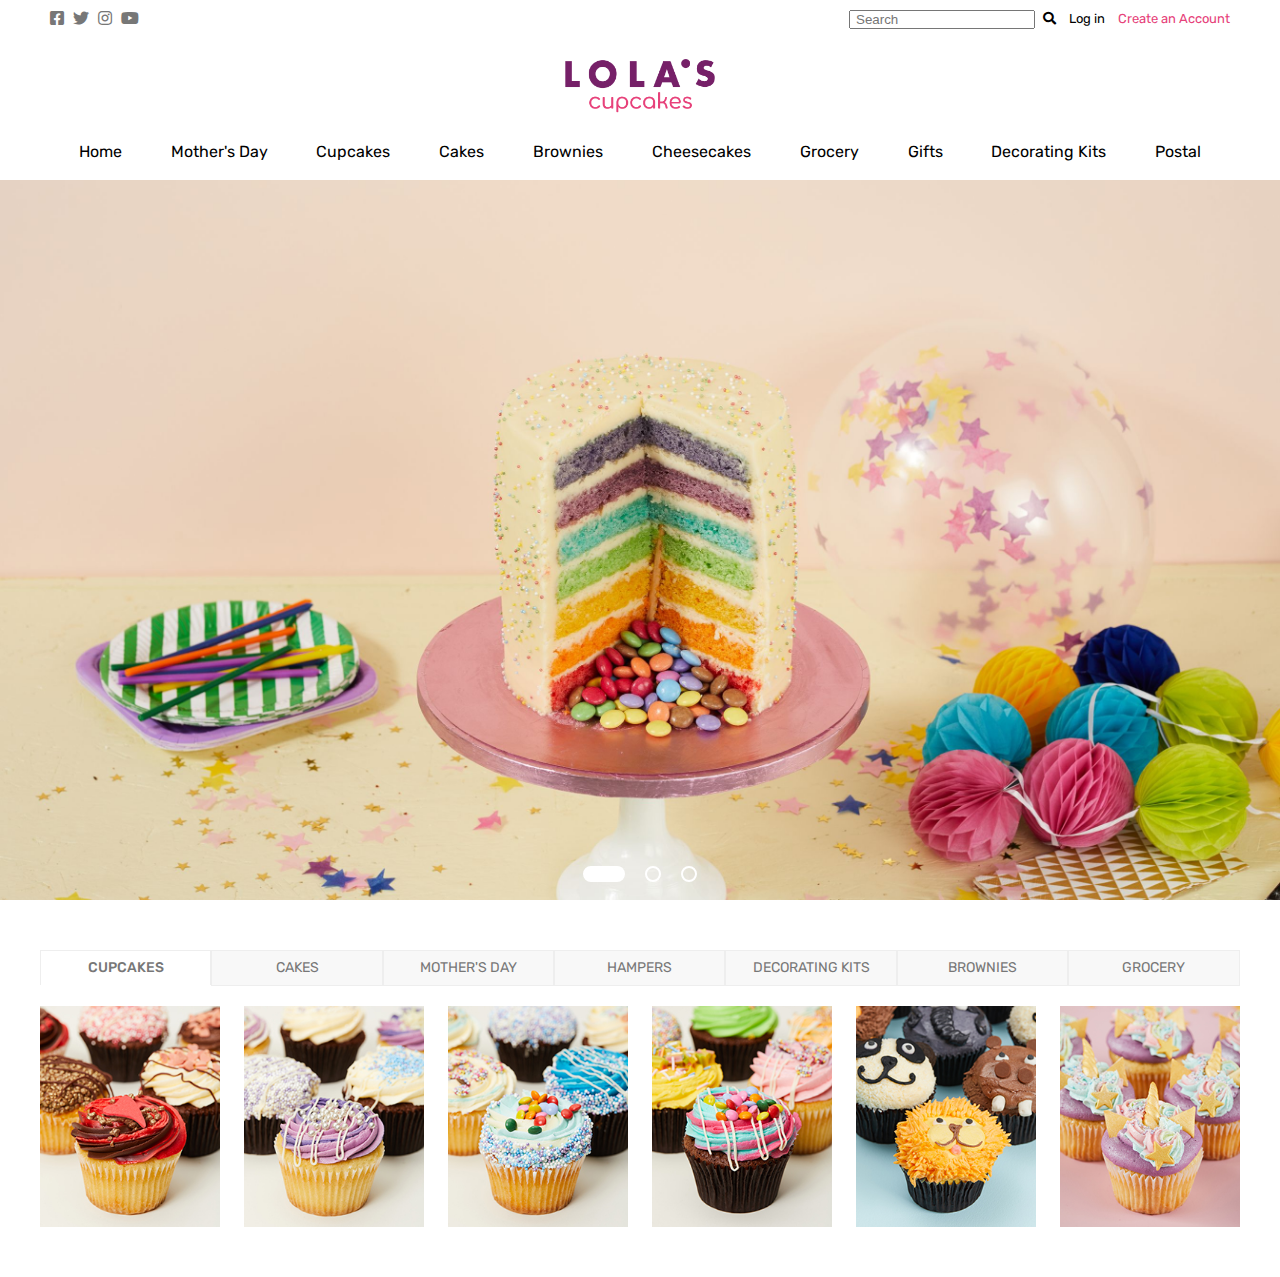
==== index.html @ a9a142c9 "Add files via upload" ====
<!DOCTYPE html>
<html lang="en">
<head>
    <meta charset="UTF-8">
    <meta http-equiv="X-UA-Compatible" content="IE=edge">
    <meta name="viewport" content="width=device-width, initial-scale=1.0">
    <title>Lola's Cupcakes</title>
    <link rel="stylesheet" href="https://use.fontawesome.com/releases/v5.7.0/css/all.css">
    <link rel="stylesheet" href="./css/slick.css">
    <link rel="stylesheet" href="./css/reset.css">
    <link rel="stylesheet" href="./css/index.css">
    <script src="js/jquery-3.5.1.min.js"></script> 
    <script src="js/slick.min.js"></script>
</head>
<body>
    <div id="wrap">
        <header id="header" >
            <div class="top cf">
               <div class="row">
                    <div class="top_left">
                        <a href=""><i class="fab fa-facebook-square"></i></a>
                        <a href=""><i class="fab fa-twitter"></i></a>
                        <a href=""><i class="fab fa-instagram"></i></a>
                        <a href=""><i class="fab fa-youtube"></i></a>
                    </div>
                    <div class="top_right">
                        <div>
                            <input type="text" id="search" placeholder="Search">
                            <label for="search"><i class="fas fa-search"></i></label>
                        </div>
                        <a href="#none">Log in</a>
                        <a href="#none">Create an Account</a>
                    </div>
               </div>
            </div>
            <div class="logo">
                <a href="#"><img src="./image/Logo.png" alt=""></a>
            </div>
            <div class="nav">
                <div class="row">
                    <ul class="depth1">
                        <li><a href="#none">Home</a></li>
                        <li><a href="#none">Mother's Day</a></li>
                        <li><a href="#none">Cupcakes</a></li>
                        <li><a href="#none">Cakes</a></li>
                        <li><a href="#none">Brownies</a></li>
                        <li><a href="#none">Cheesecakes</a></li>
                        <li><a href="#none">Grocery</a></li>
                        <li><a href="#none">Gifts</a></li>
                        <li><a href="#none">Decorating Kits</a></li>
                        <li><a href="#none">Postal</a></li>              
                    </ul>
                </div>
            </div>
        </header>
        <section id="section">
            <article class="article1">
                <div class="slide_group1">
                    <div class="slide1">
                    </div>
                    <div class="slide2">
                    </div>
                    <div class="slide3">
                    </div>
                </div>
            </article>
            <article class="article2 row">
                <!-- <h2>Best Seller</h2> -->
                <ul class="cf">
                    <li class="active"><a href="#none">CUPCAKES</a></li>
                    <li><a href="#none">CAKES</a></li>
                    <li><a href="#none">MOTHER'S DAY</a></li>
                    <li><a href="#none">HAMPERS</a></li>
                    <li><a href="#none">DECORATING KITS</a></li>
                    <li><a href="#none">BROWNIES</a></li>
                    <li><a href="#none">GROCERY</a></li>
                </ul>
                <div class="contents">
                    <ul class="active">
                        <li><a href="#none"><img src="./image/cupcake1.jpg" alt=""></a></li>
                        <li><a href="#none"><img src="./image/cupcake2.jpg" alt=""></a></li>
                        <li><a href="#none"><img src="./image/cupcake3.jpg" alt=""></a></li>
                        <li><a href="#none"><img src="./image/cupcake4.jpg" alt=""></a></li>
                        <li><a href="#none"><img src="./image/cupcake5.jpg" alt=""></a></li>
                        <li><a href="#none"><img src="./image/cupcake6.jpg" alt=""></a></li>
                    </ul>
                    <ul>
                        <li><a href="#none"><img src="./image/cake1.jpg" alt=""></a></li>
                        <li><a href="#none"><img src="./image/cake2.jpg" alt=""></a></li>
                        <li><a href="#none"><img src="./image/cake3.jpg" alt=""></a></li>
                        <li><a href="#none"><img src="./image/cake4.jpg" alt=""></a></li>
                        <li><a href="#none"><img src="./image/cake5.jpg" alt=""></a></li>
                        <li><a href="#none"><img src="./image/cake6.jpg" alt=""></a></li>
                    </ul>
                    <ul>
                        <li><a href="#none"><img src="./image/mother1.jpg" alt=""></a></li>
                        <li><a href="#none"><img src="./image/mother2.jpg" alt=""></a></li>
                        <li><a href="#none"><img src="./image/mother3.jpg" alt=""></a></li>
                        <li><a href="#none"><img src="./image/mother4.jpg" alt=""></a></li>
                        <li><a href="#none"><img src="./image/mother5.jpg" alt=""></a></li>
                        <li><a href="#none"><img src="./image/mother6.jpg" alt=""></a></li>
                    </ul>
                    <ul>
                        <li><a href="#none"><img src="./image/hamper1.jpg" alt=""></a></li>
                        <li><a href="#none"><img src="./image/hamper2.jpg" alt=""></a></li>
                        <li><a href="#none"><img src="./image/hamper3.jpg" alt=""></a></li>
                        <li><a href="#none"><img src="./image/hamper4.jpg" alt=""></a></li>
                        
                    </ul>
                    <ul>
                        <li><a href="#none"><img src="./image/cupcake1.jpg" alt=""></a></li>
                        <li><a href="#none"><img src="./image/cupcake2.jpg" alt=""></a></li>
                        <li><a href="#none"><img src="./image/cupcake3.jpg" alt=""></a></li>
                        <li><a href="#none"><img src="./image/cupcake4.jpg" alt=""></a></li>
                        <li><a href="#none"><img src="./image/cupcake5.jpg" alt=""></a></li>
                        <li><a href="#none"><img src="./image/cupcake6.jpg" alt=""></a></li>
                    </ul>
                    <ul>
                        <li><a href="#none"><img src="./image/cake1.jpg" alt=""></a></li>
                        <li><a href="#none"><img src="./image/cake2.jpg" alt=""></a></li>
                        <li><a href="#none"><img src="./image/cake3.jpg" alt=""></a></li>
                        <li><a href="#none"><img src="./image/cake4.jpg" alt=""></a></li>
                        <li><a href="#none"><img src="./image/cake5.jpg" alt=""></a></li>
                        <li><a href="#none"><img src="./image/cake6.jpg" alt=""></a></li>
                    </ul>
                    <ul>
                        <li><a href="#none"><img src="./image/mother1.jpg" alt=""></a></li>
                        <li><a href="#none"><img src="./image/mother2.jpg" alt=""></a></li>
                        <li><a href="#none"><img src="./image/mother3.jpg" alt=""></a></li>
                        <li><a href="#none"><img src="./image/mother4.jpg" alt=""></a></li>
                        <li><a href="#none"><img src="./image/mother5.jpg" alt=""></a></li>
                        <li><a href="#none"><img src="./image/mother6.jpg" alt=""></a></li>
                    </ul>
                </div>
            </article>
            <article class="article3 row">

            </article>
        </section>
        <footer id="footer">

        </footer>
    </div>

    <script src="./js/index.js"></script>
</body>
</html>
---- css/index.css ----
@charset "utf-8";
@import url('https://fonts.googleapis.com/css2?family=Rubik:wght@300;400;500&display=swap');
/* font-family: 'Rubik', sans-serif; */

body{font-family: 'Rubik', sans-serif;}
.row {max-width:1200px; margin:0 auto; padding:0 10px;}

/* 헤더 최상단 */
#header .top { width: 100%; padding: 10px 0; }
#header .top_left { float: left;}
#header .top_left a{margin-right: 5px; color:#777;}
#header .top_left > div, #header .topright > div{ display:inline-block;}

#header .top_right{ float:right; font-size: 13px; }
#header .top_right input{ padding-left: 5px;}
#header .top_right i{ padding-left: 5px;}
#header .top_right a, #header .top_right > div { display:inline-block; margin-left: 10px; }
#header .top_right a:nth-of-type(2){color: #e6427a;}

/* 헤더 로고 */
#header .logo{text-align: center; padding: 20px 0;}
#header .logo img{width:150px;}

/* 네비게이션 */
#header .nav .depth1{width: 100%; text-align: center;}
#header .nav .depth1 li{ margin: 10px 1.9% 20px; display: inline-block;} 

/* article1 슬라이드 */
.article1 .slide_group1{position:relative;}
.article1 .slide1{
    height: 80vh;
    background: url(../image/EKyALOYXYAEIipw.jpg) no-repeat center;
    background-position: 0 57%;
    background-size: cover;
}
.article1 .slide2{
    height: 80vh;
    background: url(../image/EPrsE6ZX4AEMuGe.jpg) no-repeat center;
    background-size: cover;
    background-position: 0 0;
}
.article1 .slide3{
    height: 80vh;
    background: url(../image/Dm4wjkRW4AEQ34h.jpg) no-repeat ;
    background-size: cover;
    background-position: 0 30%;
}
.article1 .slick-dots{
    position:absolute;
    bottom: 2%; left: 50%;
    transform: translateX(-50%);
}
.article1 .slick-dots li{
    display: inline-block;
    text-indent: -9999px;
    width: 16px; height:16px;
    border: 2px solid #fff;
    border-radius: 8px;
    margin: 0 10px;
    transition:width 0.5s;
}
.article1 .slick-dots li.slick-active{
    background: #fff;
    width: 42px; height:16px;
    border-radius: 8px;
}

/* article2 */
.article2{padding: 50px 0;}
/* .article2 h2{
    text-align: center; color:#e6427a; font-size: 24px; font-weight: 500;
    margin-bottom: 20px;
} */
.article2 > ul:nth-of-type(1) li{
    text-align: center;
    width: 14.28%;
    padding: 10px 0;
    background: #f8f8f8;
    border: 1px solid #eee;
    float:left;
    color:#777;
    font-size: 14px;
}

.article2 .contents ul{ display: none; width:100%; }
.article2 .contents ul li{position:relative;}
.article2 .contents ul li a::after{
    content:'';
    position:absolute;
    top:0; left:0; right:0; bottom:0;
    background: rgba(255,255,255,0);
    transition: all 0.3s;
}
.article2 .contents ul li:hover a::after{ background: rgba(255,255,255,0.5);}
.article2 .contents ul.active{ display: block;}
.article2 .cf li.active{
    background: #fff; color:#777; font-weight: 500; border-bottom: none;
}

.article2 .contents ul{ margin-top: 20px; overflow: hidden;}
.article2 .contents ul li{ width: 15%; margin-right: 2%; float:left;}
.article2 .contents ul li:nth-child(6){margin-right:0%;}
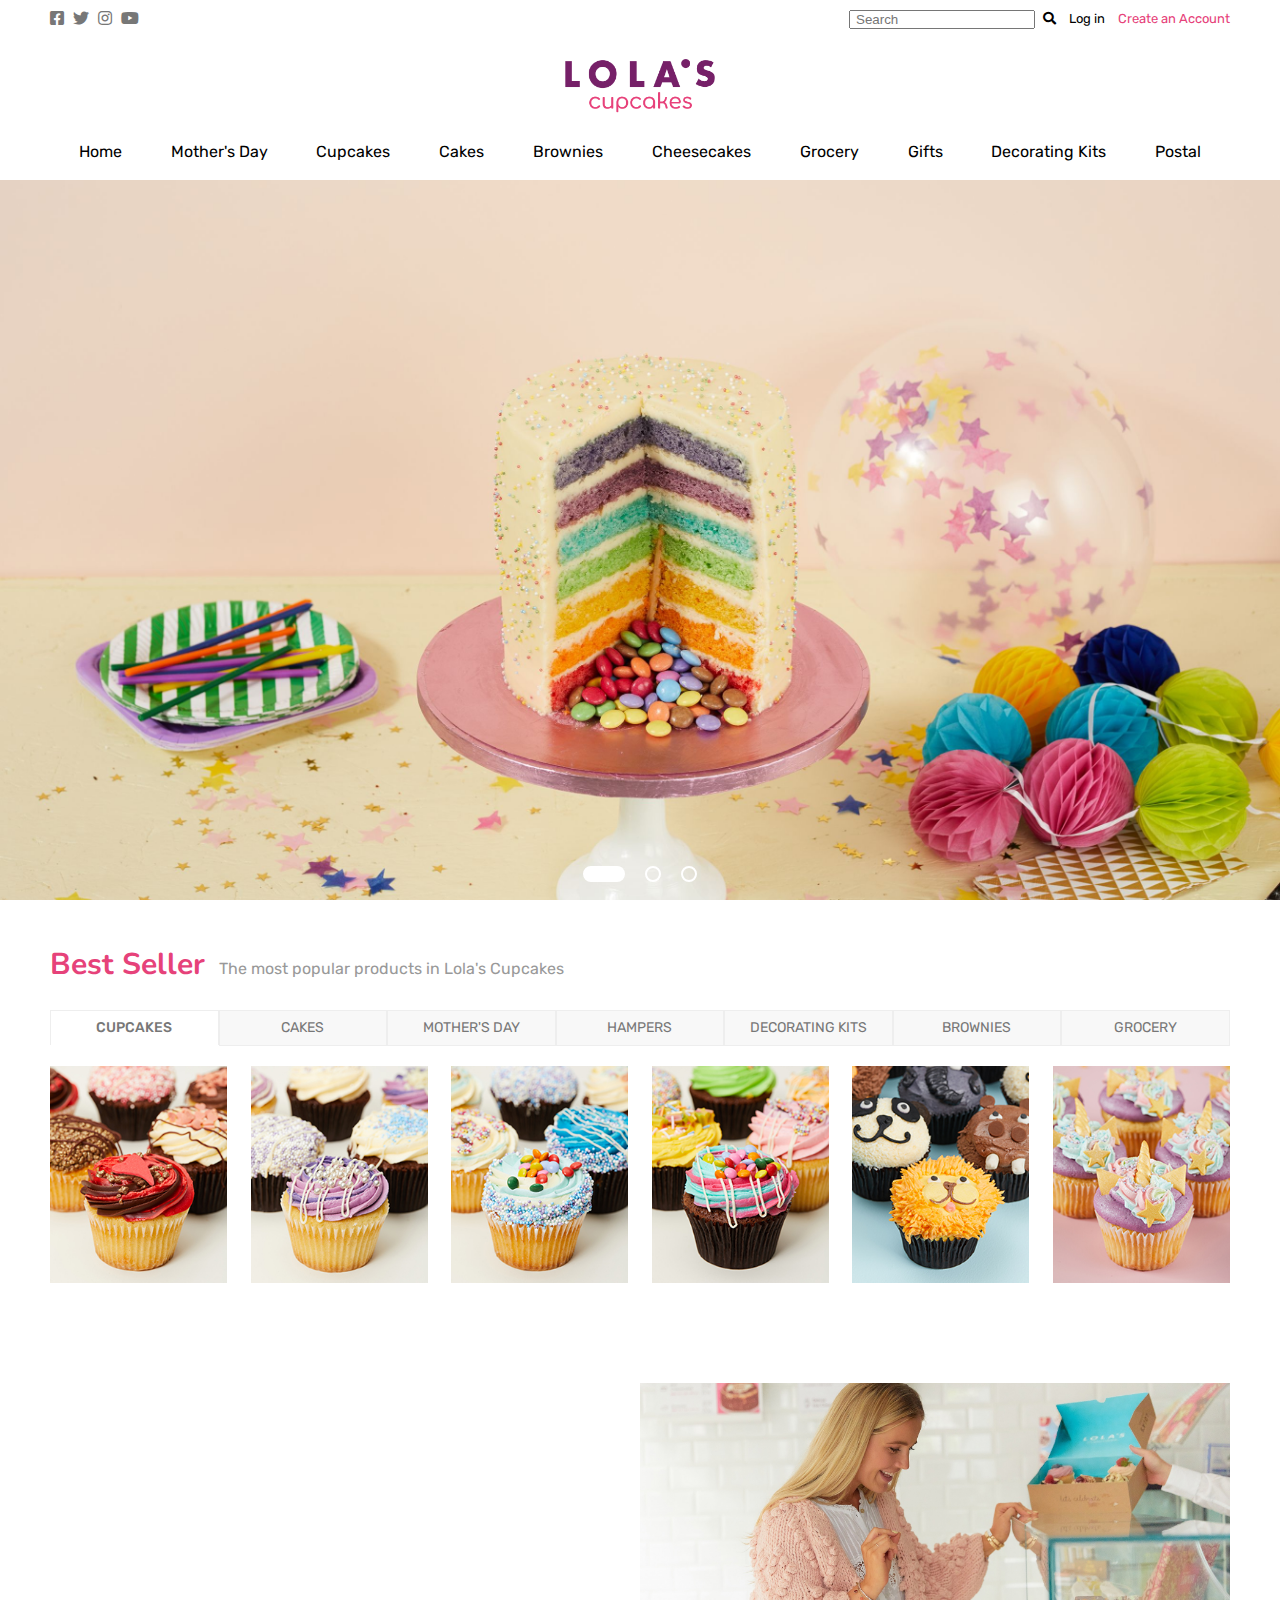
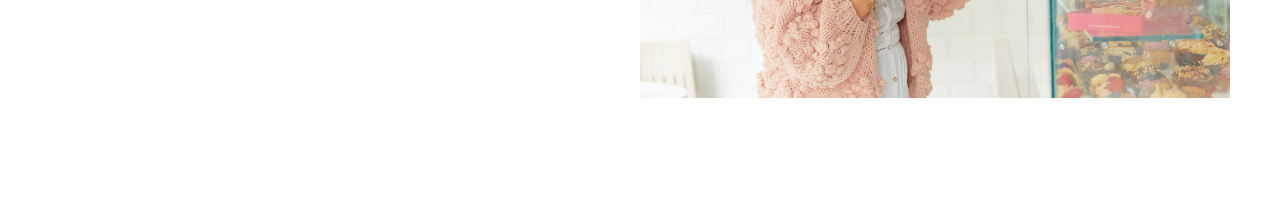
==== commit 8b964365: "Add files via upload" ====
--- a/index.html
+++ b/index.html
@@ -64,77 +64,91 @@
                     </div>
                 </div>
             </article>
-            <article class="article2 row">
-                <!-- <h2>Best Seller</h2> -->
-                <ul class="cf">
-                    <li class="active"><a href="#none">CUPCAKES</a></li>
-                    <li><a href="#none">CAKES</a></li>
-                    <li><a href="#none">MOTHER'S DAY</a></li>
-                    <li><a href="#none">HAMPERS</a></li>
-                    <li><a href="#none">DECORATING KITS</a></li>
-                    <li><a href="#none">BROWNIES</a></li>
-                    <li><a href="#none">GROCERY</a></li>
+            <article class="article2">
+               <div class="title row">
+                   <h2>Best Seller</h2>
+                   <p>The most popular products in Lola's Cupcakes</p>
+               </div>
+               <div class="row">
+                    <ul class="cf">
+                        <li class="active"><a href="#none">CUPCAKES</a></li>
+                        <li><a href="#none">CAKES</a></li>
+                        <li><a href="#none">MOTHER'S DAY</a></li>
+                        <li><a href="#none">HAMPERS</a></li>
+                        <li><a href="#none">DECORATING KITS</a></li>
+                        <li><a href="#none">BROWNIES</a></li>
+                        <li><a href="#none">GROCERY</a></li>
+                    </ul>
+                    <div class="contents">
+                        <ul class="active">
+                            <li><a href="#none"><img src="./image/cupcake1.jpg" alt=""></a></li>
+                            <li><a href="#none"><img src="./image/cupcake2.jpg" alt=""></a></li>
+                            <li><a href="#none"><img src="./image/cupcake3.jpg" alt=""></a></li>
+                            <li><a href="#none"><img src="./image/cupcake4.jpg" alt=""></a></li>
+                            <li><a href="#none"><img src="./image/cupcake5.jpg" alt=""></a></li>
+                            <li><a href="#none"><img src="./image/cupcake6.jpg" alt=""></a></li>
+                        </ul>
+                        <ul>
+                            <li><a href="#none"><img src="./image/cake1.jpg" alt=""></a></li>
+                            <li><a href="#none"><img src="./image/cake2.jpg" alt=""></a></li>
+                            <li><a href="#none"><img src="./image/cake3.jpg" alt=""></a></li>
+                            <li><a href="#none"><img src="./image/cake4.jpg" alt=""></a></li>
+                            <li><a href="#none"><img src="./image/cake5.jpg" alt=""></a></li>
+                            <li><a href="#none"><img src="./image/cake6.jpg" alt=""></a></li>
+                        </ul>
+                        <ul>
+                            <li><a href="#none"><img src="./image/mother1.jpg" alt=""></a></li>
+                            <li><a href="#none"><img src="./image/mother2.jpg" alt=""></a></li>
+                            <li><a href="#none"><img src="./image/mother3.jpg" alt=""></a></li>
+                            <li><a href="#none"><img src="./image/mother4.jpg" alt=""></a></li>
+                            <li><a href="#none"><img src="./image/mother5.jpg" alt=""></a></li>
+                            <li><a href="#none"><img src="./image/mother6.jpg" alt=""></a></li>
+                        </ul>
+                        <ul>
+                            <li><a href="#none"><img src="./image/hamper1.jpg" alt=""></a></li>
+                            <li><a href="#none"><img src="./image/hamper2.jpg" alt=""></a></li>
+                            <li><a href="#none"><img src="./image/hamper3.jpg" alt=""></a></li>
+                            <li><a href="#none"><img src="./image/hamper4.jpg" alt=""></a></li>
+                            
+                        </ul>
+                        <ul>
+                            <li><a href="#none"><img src="./image/cupcake1.jpg" alt=""></a></li>
+                            <li><a href="#none"><img src="./image/cupcake2.jpg" alt=""></a></li>
+                            <li><a href="#none"><img src="./image/cupcake3.jpg" alt=""></a></li>
+                            <li><a href="#none"><img src="./image/cupcake4.jpg" alt=""></a></li>
+                            <li><a href="#none"><img src="./image/cupcake5.jpg" alt=""></a></li>
+                            <li><a href="#none"><img src="./image/cupcake6.jpg" alt=""></a></li>
+                        </ul>
+                        <ul>
+                            <li><a href="#none"><img src="./image/cake1.jpg" alt=""></a></li>
+                            <li><a href="#none"><img src="./image/cake2.jpg" alt=""></a></li>
+                            <li><a href="#none"><img src="./image/cake3.jpg" alt=""></a></li>
+                            <li><a href="#none"><img src="./image/cake4.jpg" alt=""></a></li>
+                            <li><a href="#none"><img src="./image/cake5.jpg" alt=""></a></li>
+                            <li><a href="#none"><img src="./image/cake6.jpg" alt=""></a></li>
+                        </ul>
+                        <ul>
+                            <li><a href="#none"><img src="./image/mother1.jpg" alt=""></a></li>
+                            <li><a href="#none"><img src="./image/mother2.jpg" alt=""></a></li>
+                            <li><a href="#none"><img src="./image/mother3.jpg" alt=""></a></li>
+                            <li><a href="#none"><img src="./image/mother4.jpg" alt=""></a></li>
+                            <li><a href="#none"><img src="./image/mother5.jpg" alt=""></a></li>
+                            <li><a href="#none"><img src="./image/mother6.jpg" alt=""></a></li>
+                        </ul>
+                    </div>
+               </div>
+            </article>
+            <article class="article3">
+                <ul class="row cf">
+                    <li>
+                        <div class="youtube">
+                            <iframe width="560" height="315" src="https://www.youtube.com/embed/QhW4F4pgxi8?autoplay=1&playlist=QhW4F4pgxi8&loop=1&autohide=1&showinfo=0&fs=0&rel=0" frameborder="0" allow="accelerometer; autoplay; clipboard-write; encrypted-media; gyroscope; picture-in-picture" allowfullscreen></iframe>
+                        </div>
+                    </li>
+                    <li>
+                  
+                    </li>
                 </ul>
-                <div class="contents">
-                    <ul class="active">
-                        <li><a href="#none"><img src="./image/cupcake1.jpg" alt=""></a></li>
-                        <li><a href="#none"><img src="./image/cupcake2.jpg" alt=""></a></li>
-                        <li><a href="#none"><img src="./image/cupcake3.jpg" alt=""></a></li>
-                        <li><a href="#none"><img src="./image/cupcake4.jpg" alt=""></a></li>
-                        <li><a href="#none"><img src="./image/cupcake5.jpg" alt=""></a></li>
-                        <li><a href="#none"><img src="./image/cupcake6.jpg" alt=""></a></li>
-                    </ul>
-                    <ul>
-                        <li><a href="#none"><img src="./image/cake1.jpg" alt=""></a></li>
-                        <li><a href="#none"><img src="./image/cake2.jpg" alt=""></a></li>
-                        <li><a href="#none"><img src="./image/cake3.jpg" alt=""></a></li>
-                        <li><a href="#none"><img src="./image/cake4.jpg" alt=""></a></li>
-                        <li><a href="#none"><img src="./image/cake5.jpg" alt=""></a></li>
-                        <li><a href="#none"><img src="./image/cake6.jpg" alt=""></a></li>
-                    </ul>
-                    <ul>
-                        <li><a href="#none"><img src="./image/mother1.jpg" alt=""></a></li>
-                        <li><a href="#none"><img src="./image/mother2.jpg" alt=""></a></li>
-                        <li><a href="#none"><img src="./image/mother3.jpg" alt=""></a></li>
-                        <li><a href="#none"><img src="./image/mother4.jpg" alt=""></a></li>
-                        <li><a href="#none"><img src="./image/mother5.jpg" alt=""></a></li>
-                        <li><a href="#none"><img src="./image/mother6.jpg" alt=""></a></li>
-                    </ul>
-                    <ul>
-                        <li><a href="#none"><img src="./image/hamper1.jpg" alt=""></a></li>
-                        <li><a href="#none"><img src="./image/hamper2.jpg" alt=""></a></li>
-                        <li><a href="#none"><img src="./image/hamper3.jpg" alt=""></a></li>
-                        <li><a href="#none"><img src="./image/hamper4.jpg" alt=""></a></li>
-                        
-                    </ul>
-                    <ul>
-                        <li><a href="#none"><img src="./image/cupcake1.jpg" alt=""></a></li>
-                        <li><a href="#none"><img src="./image/cupcake2.jpg" alt=""></a></li>
-                        <li><a href="#none"><img src="./image/cupcake3.jpg" alt=""></a></li>
-                        <li><a href="#none"><img src="./image/cupcake4.jpg" alt=""></a></li>
-                        <li><a href="#none"><img src="./image/cupcake5.jpg" alt=""></a></li>
-                        <li><a href="#none"><img src="./image/cupcake6.jpg" alt=""></a></li>
-                    </ul>
-                    <ul>
-                        <li><a href="#none"><img src="./image/cake1.jpg" alt=""></a></li>
-                        <li><a href="#none"><img src="./image/cake2.jpg" alt=""></a></li>
-                        <li><a href="#none"><img src="./image/cake3.jpg" alt=""></a></li>
-                        <li><a href="#none"><img src="./image/cake4.jpg" alt=""></a></li>
-                        <li><a href="#none"><img src="./image/cake5.jpg" alt=""></a></li>
-                        <li><a href="#none"><img src="./image/cake6.jpg" alt=""></a></li>
-                    </ul>
-                    <ul>
-                        <li><a href="#none"><img src="./image/mother1.jpg" alt=""></a></li>
-                        <li><a href="#none"><img src="./image/mother2.jpg" alt=""></a></li>
-                        <li><a href="#none"><img src="./image/mother3.jpg" alt=""></a></li>
-                        <li><a href="#none"><img src="./image/mother4.jpg" alt=""></a></li>
-                        <li><a href="#none"><img src="./image/mother5.jpg" alt=""></a></li>
-                        <li><a href="#none"><img src="./image/mother6.jpg" alt=""></a></li>
-                    </ul>
-                </div>
-            </article>
-            <article class="article3 row">
-
             </article>
         </section>
         <footer id="footer">
--- a/css/index.css
+++ b/css/index.css
@@ -1,6 +1,8 @@
 @charset "utf-8";
 @import url('https://fonts.googleapis.com/css2?family=Rubik:wght@300;400;500&display=swap');
+@import url('https://fonts.googleapis.com/css2?family=Nunito:wght@300;400;600;700&display=swap');
 /* font-family: 'Rubik', sans-serif; */
+/* font-family: 'Nunito', sans-serif; */
 
 body{font-family: 'Rubik', sans-serif;}
 .row {max-width:1200px; margin:0 auto; padding:0 10px;}
@@ -66,12 +68,20 @@
 }
 
 /* article2 */
-.article2{padding: 50px 0;}
-/* .article2 h2{
-    text-align: center; color:#e6427a; font-size: 24px; font-weight: 500;
-    margin-bottom: 20px;
-} */
-.article2 > ul:nth-of-type(1) li{
+.article2{padding: 50px 0 0;}
+.article2 .title{margin-bottom: 30px;}
+.article2 .title h2{
+    font-family: 'Nunito', sans-serif;
+    color:#e6427a; font-size: 30px; font-weight: 700;
+    display:inline-block;
+    margin-right: 10px;
+}
+.article2 .title p{
+    color: #999;
+    display: inline-block;
+}
+
+.article2 .row > ul:nth-of-type(1) li{
     text-align: center;
     width: 14.28%;
     padding: 10px 0;
@@ -93,11 +103,20 @@
 }
 .article2 .contents ul li:hover a::after{ background: rgba(255,255,255,0.5);}
 .article2 .contents ul.active{ display: block;}
-.article2 .cf li.active{
-    background: #fff; color:#777; font-weight: 500; border-bottom: none;
+.article2 .row .cf li.active{
+    background: #fff; font-weight: 500; border-bottom: none;
 }
 
 .article2 .contents ul{ margin-top: 20px; overflow: hidden;}
 .article2 .contents ul li{ width: 15%; margin-right: 2%; float:left;}
 .article2 .contents ul li:nth-child(6){margin-right:0%;}
 
+/* article3 동영상 */
+.article3{padding:100px 0;}
+.article3 ul li{width:50%; height: 315px; float:left;}
+
+.article3 ul li:nth-child(2){
+    background: url(../image/EpmGw8LXYAMWqUf.jpg) no-repeat;
+    background-size: cover;
+    background-position: 0 30%;
+}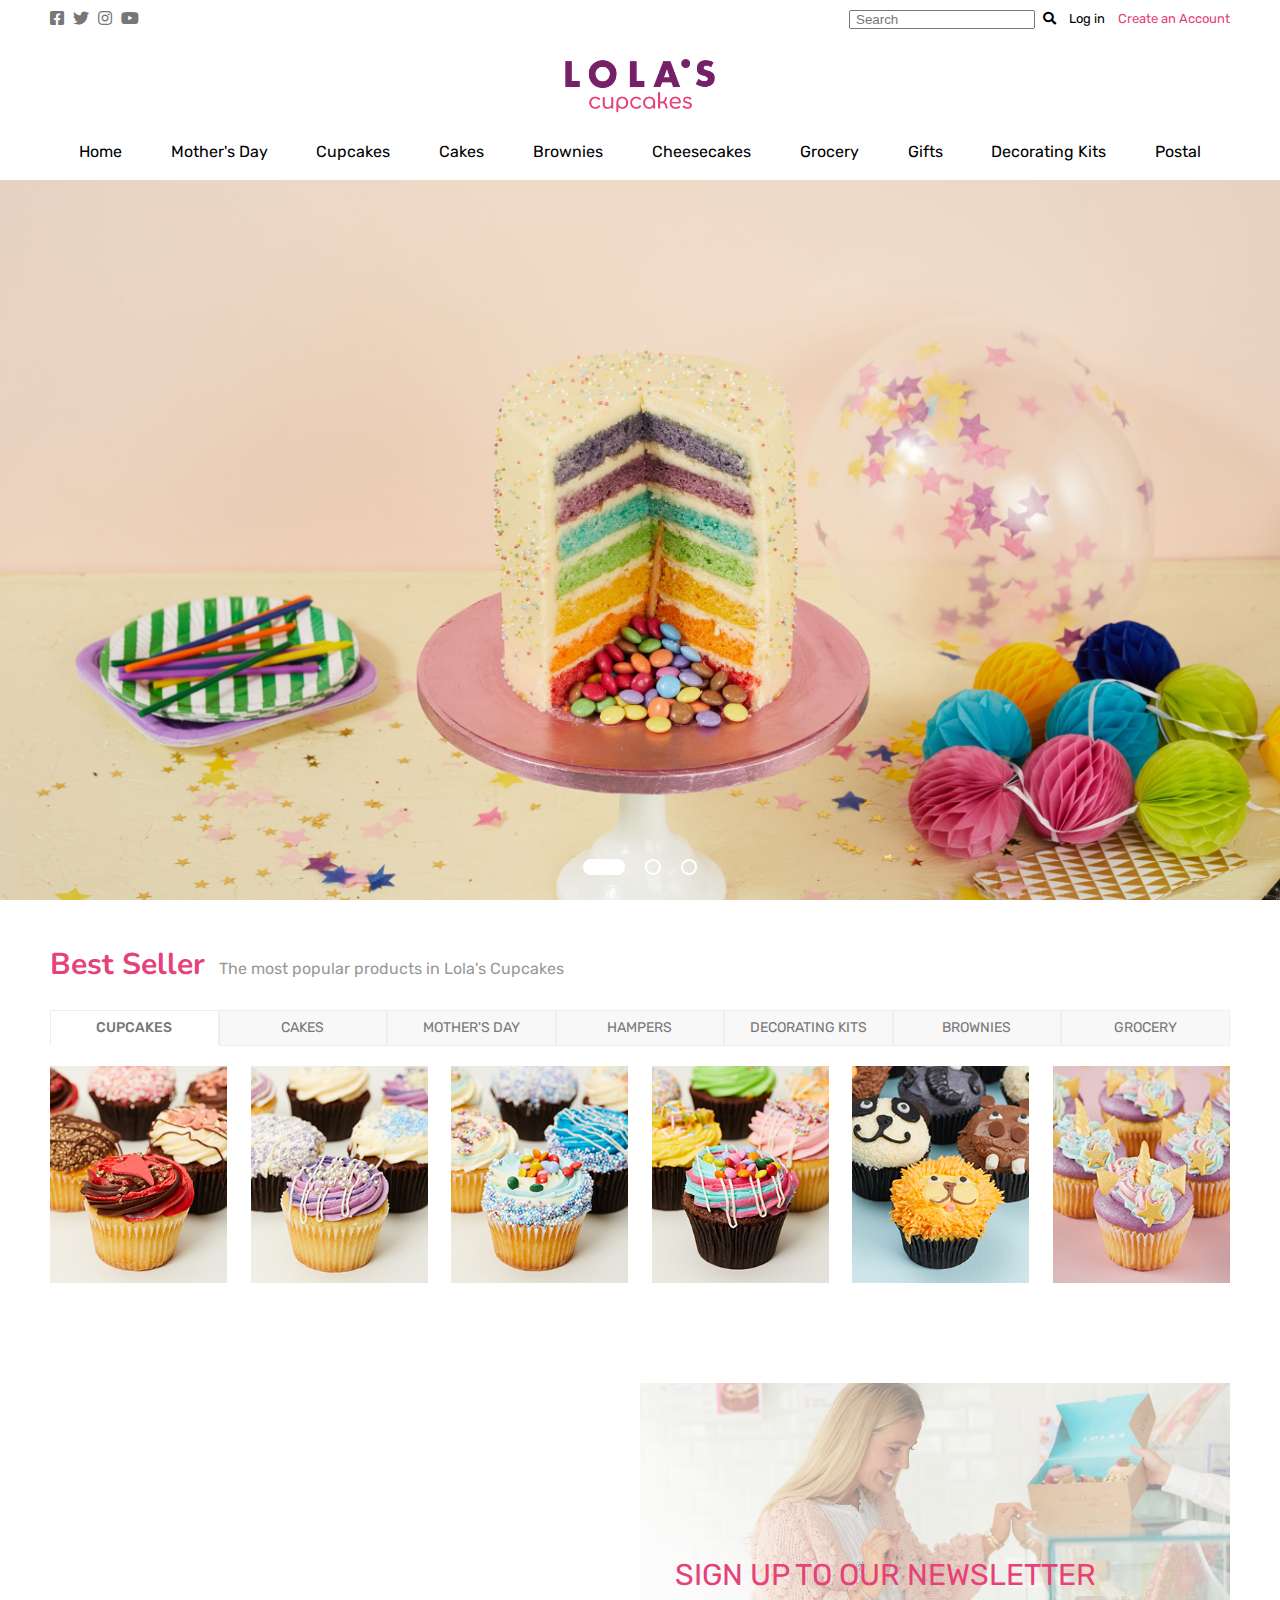
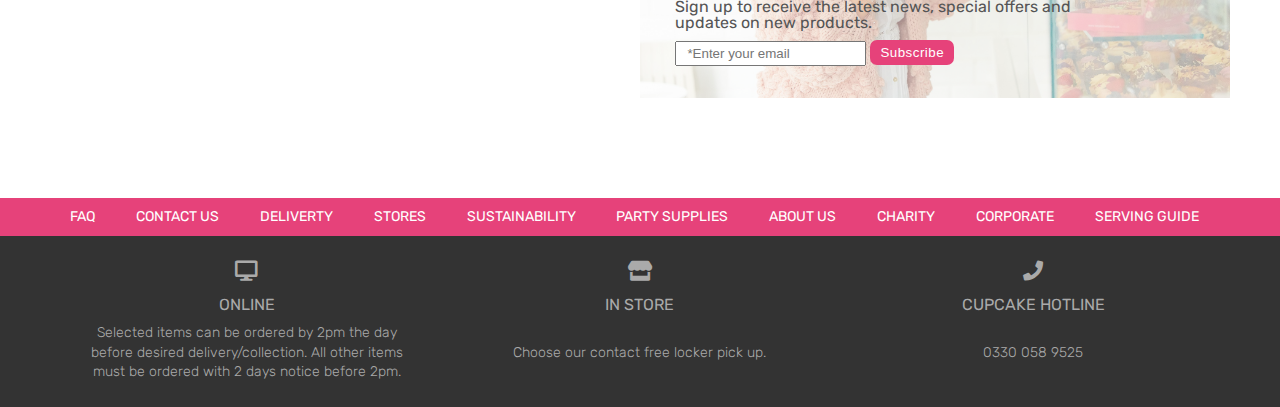
==== commit ba5f86ae: "Add files via upload" ====
--- a/index.html
+++ b/index.html
@@ -142,17 +142,55 @@
                 <ul class="row cf">
                     <li>
                         <div class="youtube">
-                            <iframe width="560" height="315" src="https://www.youtube.com/embed/QhW4F4pgxi8?autoplay=1&playlist=QhW4F4pgxi8&loop=1&autohide=1&showinfo=0&fs=0&rel=0" frameborder="0" allow="accelerometer; autoplay; clipboard-write; encrypted-media; gyroscope; picture-in-picture" allowfullscreen></iframe>
+                            <iframe width="560" height="315" src="https://www.youtube.com/embed/QhW4F4pgxi8?rel=0&amp;autoplay=1&amp;mute=1&amp;loop=1&amp;playlist=QhW4F4pgxi8" frameborder="0" allow="accelerometer; autoplay; clipboard-write; encrypted-media; gyroscope; picture-in-picture" allowfullscreen></iframe>
                         </div>
                     </li>
                     <li>
-                  
+                        <div>
+                            <h4>SIGN UP TO OUR NEWSLETTER</h4>
+                            <p>Sign up to receive the latest news, special offers and updates on new products.</p>
+                            <input type="text" id="subscribe" placeholder="*Enter your email">
+                            <button type="submit">Subscribe</button>
+                        </div>
                     </li>
                 </ul>
             </article>
         </section>
         <footer id="footer">
-
+            <div class="">
+                <ul class="cf row">
+                    <li><a href="#none">FAQ</a></li>
+                    <li><a href="#none">CONTACT US</a></li>
+                    <li><a href="#none">DELIVERTY</a></li>
+                    <li><a href="#none">STORES</a></li>
+                    <li><a href="#none">SUSTAINABILITY</a></li>
+                    <li><a href="#none">PARTY SUPPLIES</a></li>
+                    <li><a href="#none">ABOUT US</a></li>
+                    <li><a href="#none">CHARITY</a></li>
+                    <li><a href="#none">CORPORATE</a></li>
+                    <li><a href="#none">SERVING GUIDE</a></li>
+                </ul>
+            </div>
+            <div>
+                <ul class="row cf">
+                    <li>
+                       
+                        <i class="fas fa-desktop"></i>
+                        <h4>ONLINE</h4>
+                        <p>Selected items can be ordered by 2pm the day before desired delivery/collection. All other items must be ordered with 2 days notice before 2pm.</p>
+                    </li>
+                    <li>
+                        <i class="fas fa-store"></i>
+                        <h4>IN STORE</h4>
+                        <p><br>Choose our contact free locker pick up.</p>
+                    </li>
+                    <li>
+                        <i class="fas fa-phone"></i>
+                        <h4>CUPCAKE HOTLINE</h4>
+                        <p><br>0330 058 9525</p>
+                    </li>
+                </ul>
+            </div>
         </footer>
     </div>
 
--- a/css/index.css
+++ b/css/index.css
@@ -32,7 +32,7 @@
 .article1 .slide1{
     height: 80vh;
     background: url(../image/EKyALOYXYAEIipw.jpg) no-repeat center;
-    background-position: 0 57%;
+    background-position: 0 60%;
     background-size: cover;
 }
 .article1 .slide2{
@@ -49,7 +49,7 @@
 }
 .article1 .slick-dots{
     position:absolute;
-    bottom: 2%; left: 50%;
+    bottom: 3%; left: 50%;
     transform: translateX(-50%);
 }
 .article1 .slick-dots li{
@@ -115,8 +115,46 @@
 .article3{padding:100px 0;}
 .article3 ul li{width:50%; height: 315px; float:left;}
 
+/* article3 사진 */
+.article3 ul li:nth-child(2) h4{
+    font-family: 'Rubik', sans-serif; 
+    font-size: 30px; margin-bottom:2%; 
+    color:#e6427a; font-weight: 400; 
+    }
+.article3 ul li:nth-child(2) p{margin-bottom:2%; color:#555;}
+.article3 ul li:nth-child(2) input{height:25px; padding-left:10px;}
+.article3 ul li:nth-child(2) button{
+    height:25px; padding: 0 10px;
+    background: #e6427a; color:#fff;
+    border:none; border-radius: 7px;
+    outline: none;
+    cursor: pointer;
+    letter-spacing: 0.5px;
+}
 .article3 ul li:nth-child(2){
+    padding: 15% 8% 5% 3%;
+    position:relative;
+}
+.article3 ul li:nth-child(2)::after{
+    content:""; position:absolute; left:0; top:0; right:0; bottom:0;
     background: url(../image/EpmGw8LXYAMWqUf.jpg) no-repeat;
     background-size: cover;
     background-position: 0 30%;
-}+    z-index: -1;
+    opacity: 0.5;
+}
+
+/* footer */
+#footer > div:nth-child(1){background: #e6427a; color:#fff; font-size: 14px;}
+#footer > div:nth-child(1) li{ float:left; padding: 1% 1.73%;}
+
+#footer > div:nth-child(2){width:100%; background: #333; color:#aaa; padding:2% 0;}
+
+#footer > div:nth-child(2) li{
+    width:33.333%; float:left; text-align: center; padding: 0 3%;
+
+}
+#footer > div:nth-child(2) li i{font-size: 20px;}
+#footer > div:nth-child(2) li h4{margin:5% 0 3%;}
+#footer > div:nth-child(2) li p { font-weight: lighter; line-height: 1.4; font-size:14px}
+
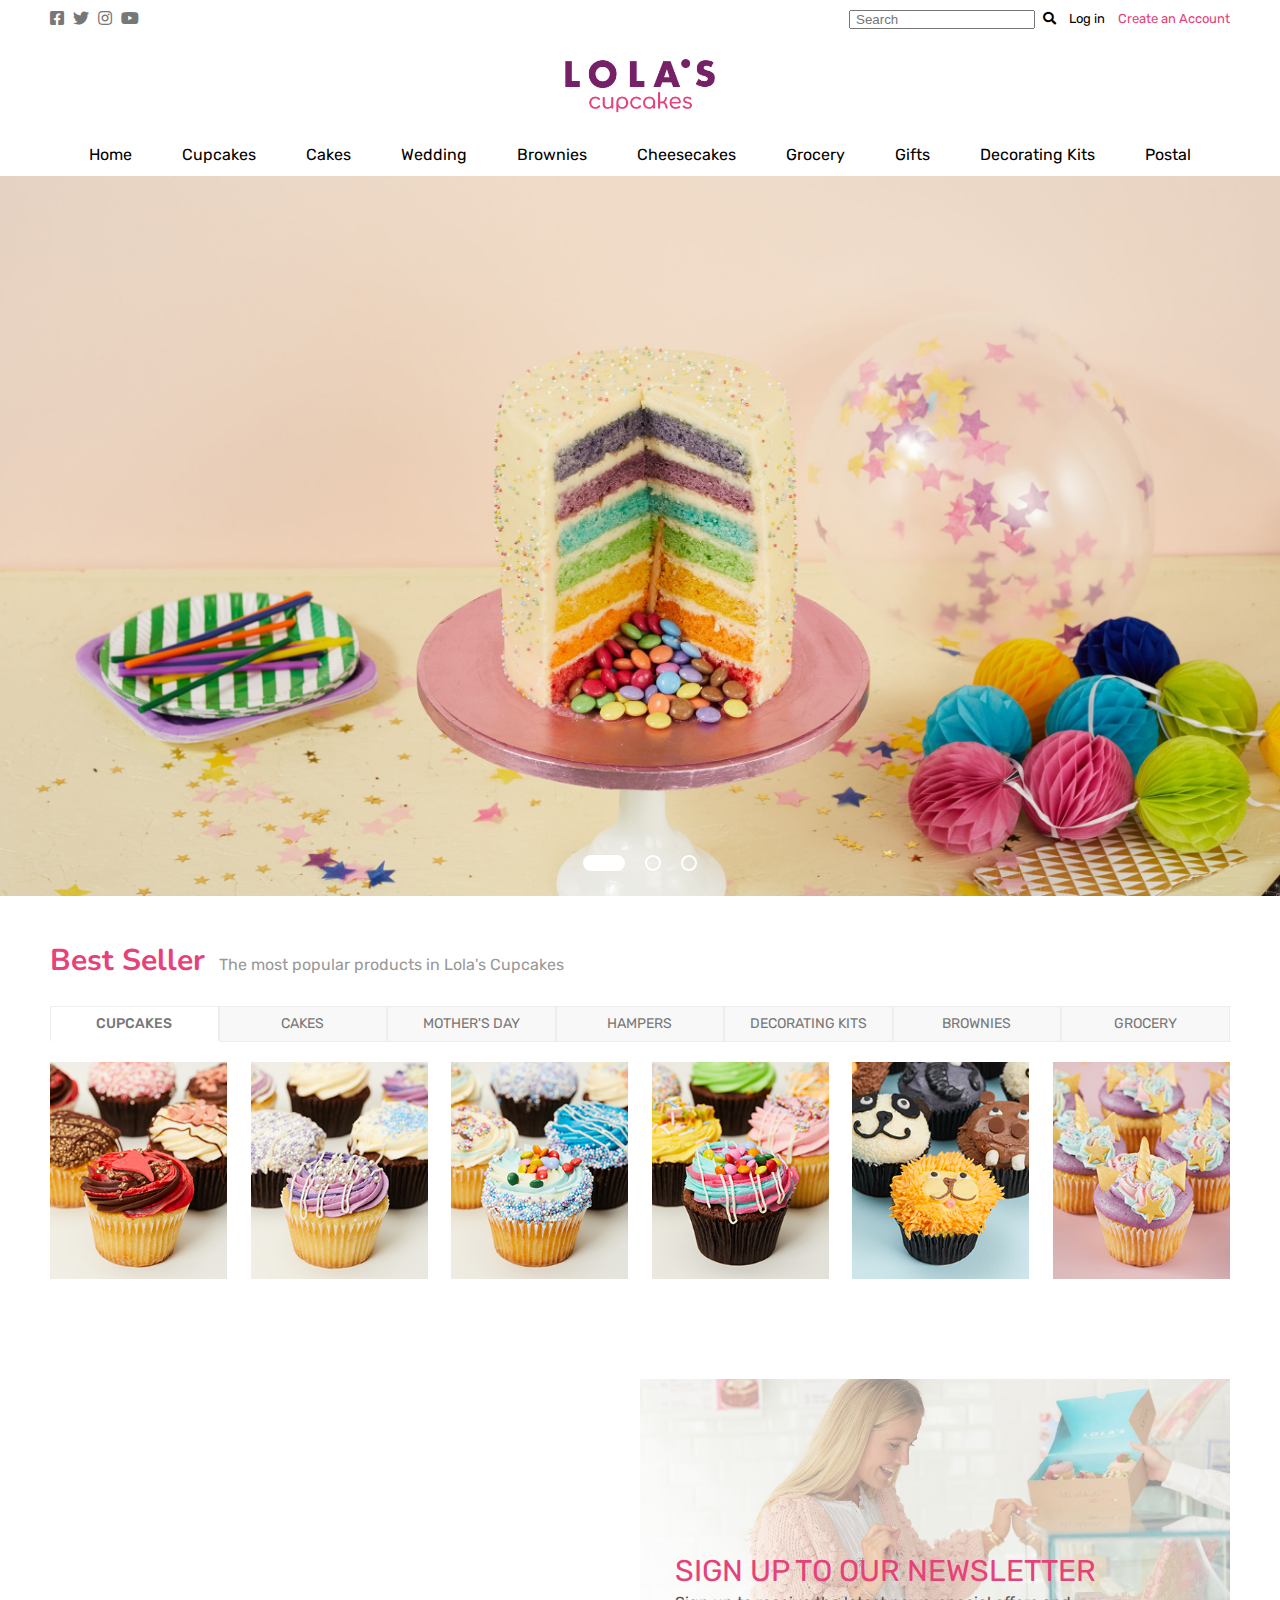
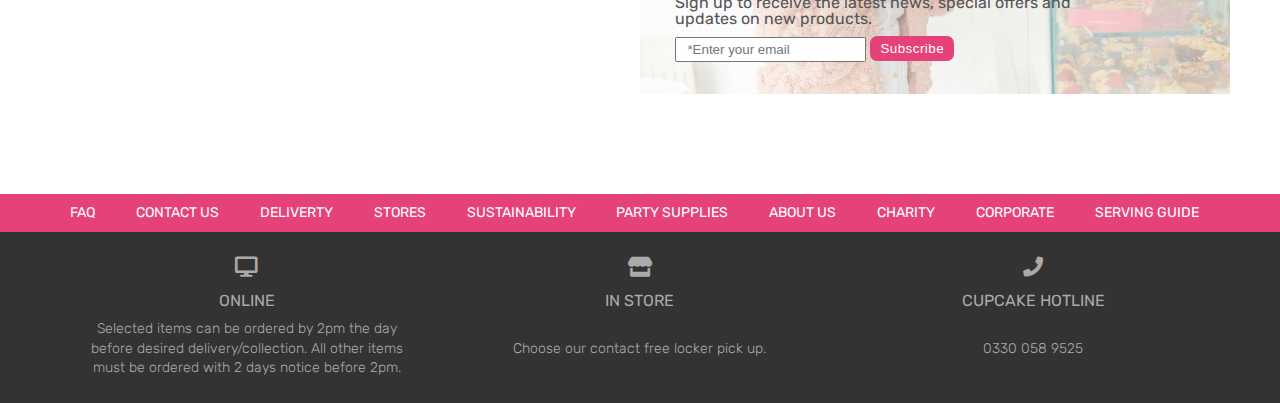
==== commit 0085d424: "Add files via upload" ====
--- a/index.html
+++ b/index.html
@@ -39,14 +39,76 @@
             <div class="nav">
                 <div class="row">
                     <ul class="depth1">
-                        <li><a href="#none">Home</a></li>
-                        <li><a href="#none">Mother's Day</a></li>
-                        <li><a href="#none">Cupcakes</a></li>
-                        <li><a href="#none">Cakes</a></li>
-                        <li><a href="#none">Brownies</a></li>
-                        <li><a href="#none">Cheesecakes</a></li>
-                        <li><a href="#none">Grocery</a></li>
-                        <li><a href="#none">Gifts</a></li>
+                        <li><a href="#none">Home</a>
+                           
+                        </li>
+                        <li><a href="#none">Cupcakes</a>
+                            <ul class="depth2">
+                                <li><a href="#none">Selection Box</a></li>
+                                <li><a href="#none">Cupcake Box Builders</a></li>
+                                <li><a href="#none">Cupcake Gift Tins</a></li>
+                                <li><a href="#none">Occasion Cupcakes</a></li>
+                                <li><a href="#none">Free From Cupcakes</a></li>
+                                <li><a href="#none">Photo Cupcakes</a></li>
+                                <li><a href="#none">Cupcake Decorating Kits</a></li>
+                            </ul>
+                        </li>
+                        <li><a href="#none">Cakes</a>
+                            <ul class="depth2">
+                                <li><a href="#none">Cakes by Design</a></li>
+                                <li><a href="#none">Cakes by Flavour</a></li>
+                                <li><a href="#none">Cakes by Occasion</a></li>
+                                <li><a href="#none">Free From Cakes</a></li>
+                                <li><a href="#none">Photo Cakes</a></li>
+                                <li><a href="#none">Cake Decorating Kits</a></li>
+                            </ul>
+                        </li>
+                        
+                        <li><a href="#none">Wedding</a>
+                            
+                        </li>
+                        <li><a href="#none">Brownies</a>
+                            <ul class="depth2">
+                                <li><a href="#none">Brownie Selection Boxes</a></li>
+                                <li><a href="#none">Brownie Gift Tins</a></li>
+                                <li><a href="#none">Brownie Baking Kits</a></li>
+                                <li><a href="#none">Single Brownie Gift Boxes</a></li>
+                            </ul>
+                        </li>
+                        <li><a href="#none">Cheesecakes</a>
+                            <ul class="depth2">
+                                <li><a href="#none">Large Cheesecakes</a></li>
+                                <li><a href="#none">Mini Cheesecakes</a></li>
+                                <li><a href="#none">Postal Mini Cheesecakes</a></li>
+                            </ul>
+                        </li>
+                        <li><a href="#none">Grocery</a>
+                            <ul class="depth2">
+                                <li><a href="#none">Build Your Grocery Box</a></li>
+                                <li><a href="#none">Mixed Fruit and Veg Box</a></li>
+                                <li><a href="#none">Vegetable Box</a></li>
+                                <li><a href="#none">Fruit Box</a></li>
+                                <li><a href="#none">Afternoon Tea</a></li>
+                                <li><a href="#none">Family Breakfast Box</a></li>
+                                <li><a href="#none">Weekly Supplies Box</a></li>
+                                <li><a href="#none">Baker's Box</a></li>
+                            </ul>
+                        </li>
+                        <li><a href="#none">Gifts</a>
+                            <ul class="depth2">
+                                <li><a href="#none">Brownies</a></li>
+                                <li><a href="#none">Afternoon Tea</a></li>
+                                <li><a href="#none">Hampers</a></li>
+                                <li><a href="#none">Fruit Box</a></li>
+                                <li><a href="#none">Decorating Kits</a></li>
+                                <li><a href="#none">Balloons</a></li>
+                                <li><a href="#none">Flowers</a></li>
+                                <li><a href="#none">Celebration Cards</a></li>
+                                <li><a href="#none">Cupcake Gift Tins</a></li>
+                                <li><a href="#none">Mini Cheesecakes</a></li>
+                                <li><a href="#none">Party Supplies</a></li>
+                            </ul>
+                        </li>
                         <li><a href="#none">Decorating Kits</a></li>
                         <li><a href="#none">Postal</a></li>              
                     </ul>
--- a/css/index.css
+++ b/css/index.css
@@ -25,7 +25,29 @@
 
 /* 네비게이션 */
 #header .nav .depth1{width: 100%; text-align: center;}
-#header .nav .depth1 li{ margin: 10px 1.9% 20px; display: inline-block;} 
+#header .nav .depth1 > li:hover{background: #e6427a;}
+#header .nav .depth1 > li{display:inline-block;  position: relative;}
+#header .nav .depth1 > li > a{ 
+    margin: 13px 23px; display:inline-block;
+    text-align: center;
+} 
+#header .nav .depth1 > li.on > a{
+    color:#fff;
+}
+#header .nav .depth2 {
+    position:absolute;  
+    background: #fff;
+    z-index: 999;
+    display:none;
+}
+#header .nav .depth2 li:hover{
+    background: #e6427a;
+    color: #fff;
+}
+#header .nav .depth2 li{
+    width: 250px;
+    padding: 13px 0;
+}
 
 /* article1 슬라이드 */
 .article1 .slide_group1{position:relative;}
